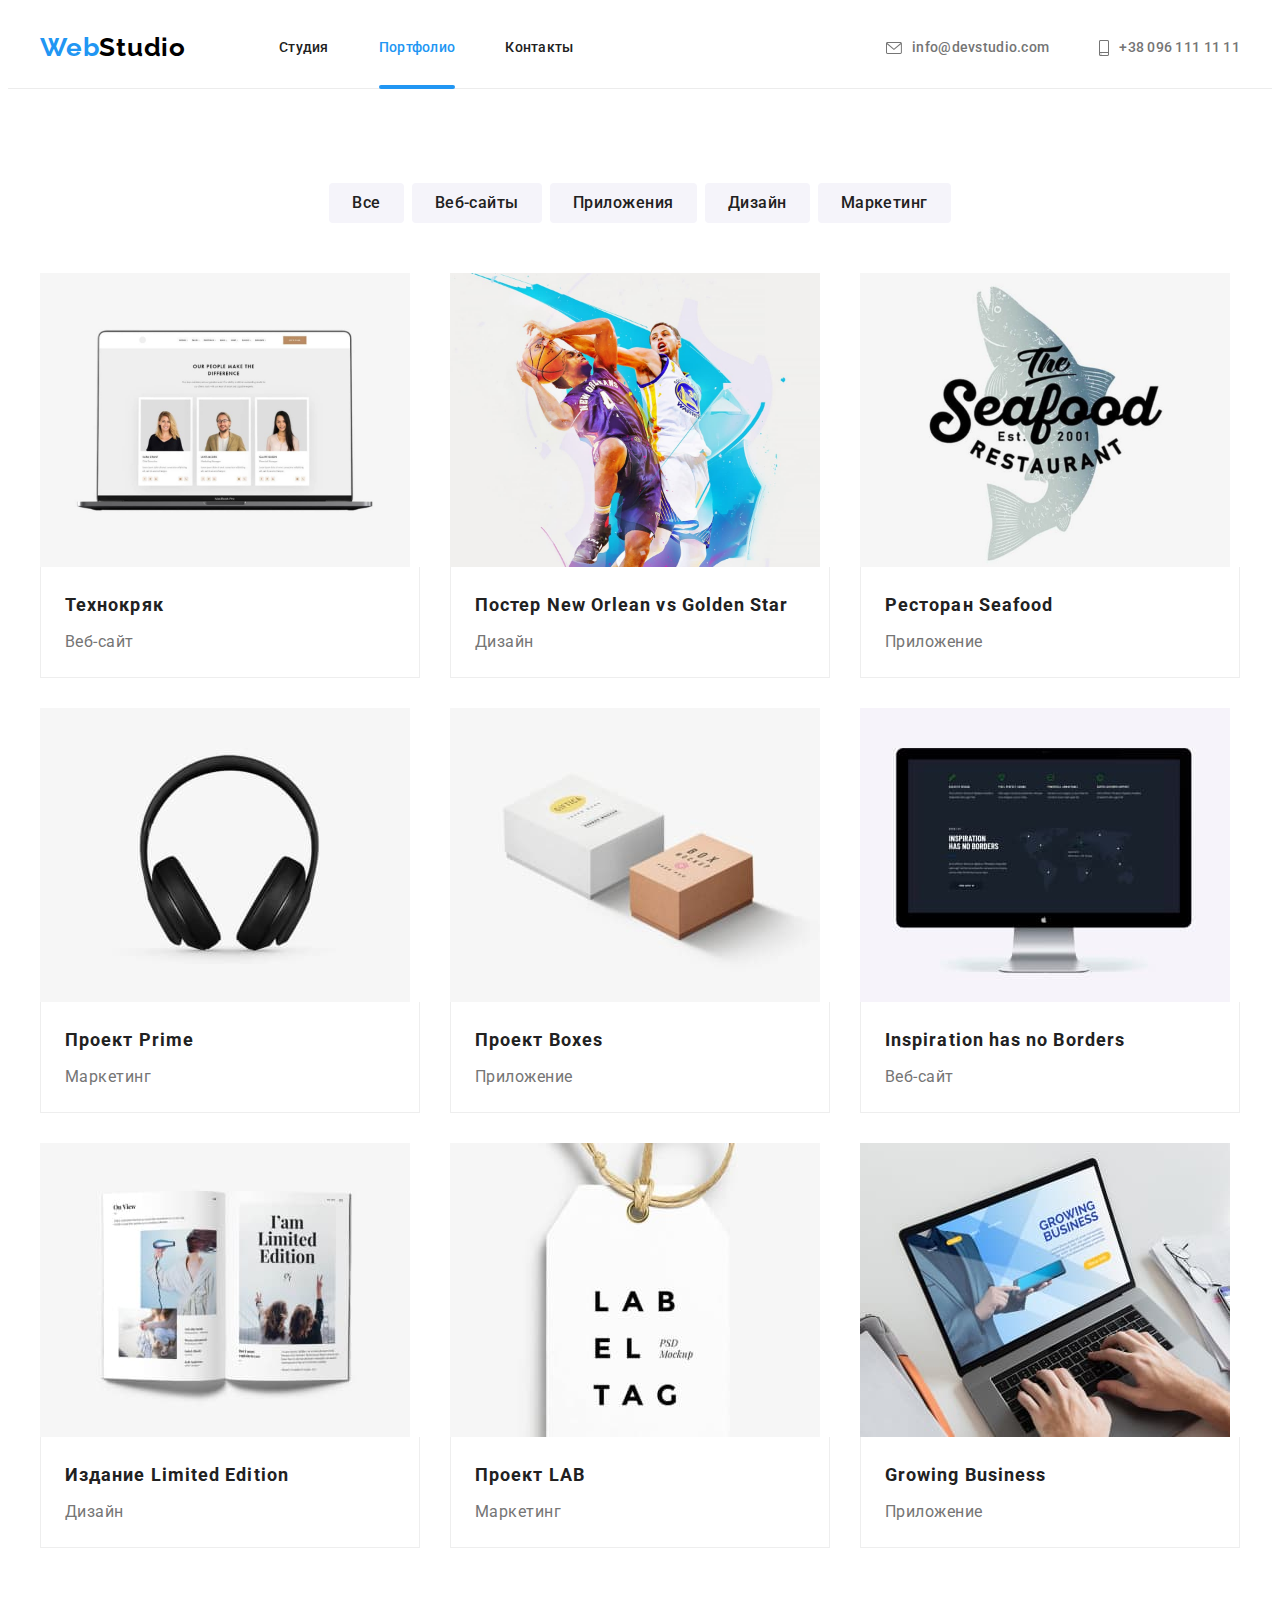
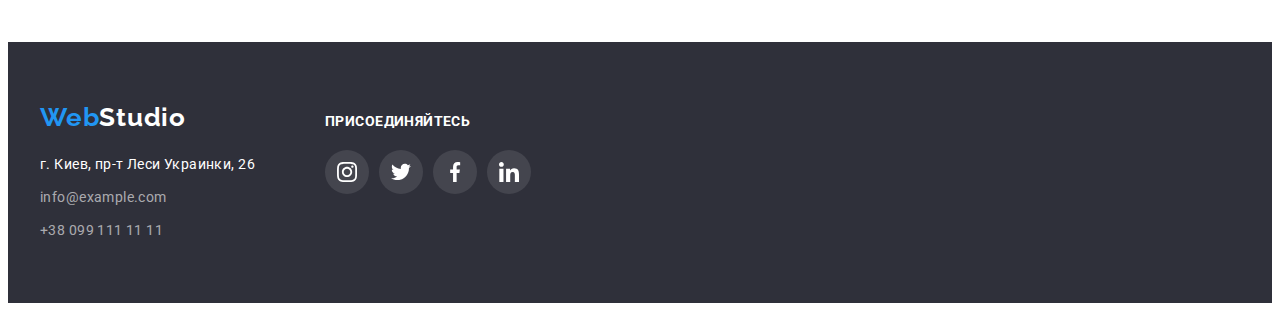
==== portfolio.html @ 165cd379 "Загрузил код и материалы предыдущей домашней работы" ====
<!DOCTYPE html>
<html lang="ru">
<head>
    <meta charset="UTF-8">
    <meta http-equiv="X-UA-Compatible" content="IE=edge">
    <meta name="viewport" content="width=device-width, initial-scale=1.0">
    <title>Portfolio</title>
    <link rel="preconnect" href="https://fonts.googleapis.com">
    <link rel="preconnect" href="https://fonts.gstatic.com" crossorigin>
    <link href="https://fonts.googleapis.com/css2?family=Raleway:wght@700&family=Roboto:wght@400;500;700;900&display=swap" rel="stylesheet">
    <link rel="stylesheet" href="https://cdnjs.cloudflare.com/ajax/libs/modern-normalize/1.1.0/modern-normalize.min.css"
        integrity="sha512-wpPYUAdjBVSE4KJnH1VR1HeZfpl1ub8YT/NKx4PuQ5NmX2tKuGu6U/JRp5y+Y8XG2tV+wKQpNHVUX03MfMFn9Q=="
        crossorigin="anonymous" referrerpolicy="no-referrer" />
    <link rel="stylesheet" href="./css/styles.css">
</head>
<body>
    <header class="header">
        <div class="container">
            <nav class="header-nav">
                <a href="" lang="en" class="header-logo link"><span>Web</span>Studio</a>
                <ul class="header-list list">
                    <li class="header-item"><a href="./index.html" class="header-link link hidden">Студия</a></li>
                    <li class="header-item"><a href="./portfolio.html" class="header-link link current">Портфолио</a></li>
                    <li class="header-item"><a href="" class="header-link link hidden">Контакты</a></li>
                </ul>
            </nav>
            <ul class="header-aside list">
                <li class="header-contact">
                    <a href="mailto:info@devstudio.com" class="header-mail link"><svg class="header-icon-envelope" width="16"
                            height="12">
                            <use href="./images/icons.svg#icon-envelope"></use>
                        </svg>info@devstudio.com</a>
                </li>
                <li class="header-contact">
                    <a href="tel:+380961111111" class="header-tel link"><svg class="header-icon-smartphone" width="10" height="16">
                            <use href="./images/icons.svg#icon-smartphone"></use>
                        </svg>+38 096 111 11 11</a>
                </li>
            </ul>
        </div>
    </header>
    <main>
        <section class="portfolio">
            <div class="container">
                <h1 class="portfolio-titel visually-hidden">Портфолио</h1>
                <ul class="portfolio-list list">
                    <li class="portfolio-item"><button type="button" class="portfolio-btn">Все</button></li>
                    <li class="portfolio-item"><button type="button" class="portfolio-btn">Веб-сайты</button></li>
                    <li class="portfolio-item"><button type="button" class="portfolio-btn">Приложения</button></li>
                    <li class="portfolio-item"><button type="button" class="portfolio-btn">Дизайн</button></li>
                    <li class="portfolio-item"><button type="button" class="portfolio-btn">Маркетинг</button></li>
                </ul>
                <ul class="examples-list list">
                    <li class="examples-item">
                        <a href="" class="examples-link link">
                            <div class="examples-top-wrap">
                                <img src="./images/portfolio-1.jpg" alt="Карточки сотрудников компании" width="370">
                                <p class="examples-text">Ресурс предлагает комплексные предложения с разным уровнем функционала и сервисов. Все это
                                    позволит посетителю получить исчерпывающие сведения о компании или частном лице.</p>
                            </div>
                            <div class="examples-botton-wrap">
                                <h2 class="examples-heading">Технокряк</h2>
                                <p class="examples-par">Веб-сайт</p>
                            </div>
                        </a>
                    </li>
                    <li class="examples-item">
                        <a href="" class="examples-link link">
                            <div class="examples-top-wrap">
                                <img src="./images/portfolio-2.jpg" alt="В прижке два баскедболиста с мячом" width="370">
                                <p class="examples-text">Ресурс предлагает комплексные предложения с разным уровнем функционала и сервисов. Все это
                                    позволит посетителю получить исчерпывающие сведения о компании или частном лице.</p>
                            </div>
                            <div class="examples-botton-wrap">
                                <h2 class="examples-heading">Постер <span lang="en">New Orlean vs Golden Star</span></h2>
                                <p class="examples-par">Дизайн</p>
                            </div>
                        </a>
                    <li class="examples-item">
                        <a href="" class="examples-link link">
                            <div class="examples-top-wrap">
                                <img src="./images/portfolio-3.jpg" alt="Логотип в виде рыбы" width="370">
                                <p class="examples-text">Ресурс предлагает комплексные предложения с разным уровнем функционала и сервисов. Все это
                                    позволит посетителю получить исчерпывающие сведения о компании или частном лице.</p>
                            </div>
                            <div class="examples-botton-wrap">
                                <h2 class="examples-heading">Ресторан <span lang="en">Seafood</span></h2>
                                <p class="examples-par">Приложение</p>
                            </div>
                        </a>
                    </li>
                    <li class="examples-item">
                        <a href="" class="examples-link link">
                            <div class="examples-top-wrap">
                                <img src="./images/portfolio-4.jpg" alt="Наушники" width="370">
                                <p class="examples-text">Ресурс предлагает комплексные предложения с разным уровнем функционала и сервисов. Все это
                                    позволит посетителю получить исчерпывающие сведения о компании или частном лице.</p>
                            </div>
                            <div class="examples-botton-wrap">
                                <h2 class="examples-heading">Проект <span lang="en">Prime</span></h2>
                                <p class="examples-par">Маркетинг</p>
                            </div>
                        </a>
                    </li>
                    <li class="examples-item">
                        <a href="" class="examples-link link">
                            <div class="examples-top-wrap">
                                <img src="./images/portfolio-5.jpg" alt="Две коробки" width="370">
                                <p class="examples-text">Ресурс предлагает комплексные предложения с разным уровнем функционала и сервисов. Все это
                                    позволит посетителю получить исчерпывающие сведения о компании или частном лице.</p>
                            </div>
                            <div class="examples-botton-wrap">
                                <h2 class="examples-heading">Проект <span lang="en">Boxes</span></h2>
                                <p class="examples-par">Приложение</p>
                            </div>
                        </a>
                    </li>
                    <li class="examples-item">
                        <a href="" class="examples-link link">
                            <div class="examples-top-wrap">
                                <img src="./images/portfolio-6.jpg" alt="В мониторе страница сайта" width="370">
                                <p class="examples-text">Ресурс предлагает комплексные предложения с разным уровнем функционала и сервисов. Все это
                                    позволит посетителю получить исчерпывающие сведения о компании или частном лице.</p>
                            </div> 
                            <div class="examples-botton-wrap">
                                <h2 lang="en" class="examples-heading">Inspiration has no Borders</h2>
                                <p class="examples-par">Веб-сайт</p>
                            </div>
                        </a>
                    </li>
                    <li class="examples-item">
                        <a href="" class="examples-link link">
                            <div class="examples-top-wrap">
                                <img src="./images/portfolio-7.jpg" alt="Иллюстрация журнала" width="370">
                                <p class="examples-text">Ресурс предлагает комплексные предложения с разным уровнем функционала и сервисов. Все это
                                    позволит посетителю получить исчерпывающие сведения о компании или частном лице.</p>
                            </div> 
                            <div class="examples-botton-wrap">
                                <h2 class="examples-heading">Издание <span>Limited Edition</span></h2>
                                <p class="examples-par">Дизайн</p>
                            </div>
                        </a>
                    </li>
                    <li class="examples-item">
                        <a href="" class="examples-link link">
                            <div class="examples-top-wrap">
                                <img src="./images/portfolio-8.jpg" alt="Картонная бирка в виде ценника" width="370">
                                <p class="examples-text">Ресурс предлагает комплексные предложения с разным уровнем функционала и сервисов. Все это
                                    позволит посетителю получить исчерпывающие сведения о компании или частном лице.</p>
                            </div>
                            <div class="examples-botton-wrap">
                                <h2 class="examples-heading">Проект <span>LAB</span></h2>
                                <p class="examples-par">Маркетинг</p>
                            </div>
                        </a>
                    </li>
                    <li class="examples-item">
                        <a href="" class="examples-link link">
                            <div class="examples-top-wrap">
                                <img src="./images/portfolio-9.jpg" alt="Отрытый лептоп в процеессе работы" width="370">
                                <p class="examples-text">Ресурс предлагает комплексные предложения с разным уровнем функционала и сервисов. Все это
                                    позволит посетителю получить исчерпывающие сведения о компании или частном лице.</p>
                            </div>
                            <div class="examples-botton-wrap">
                                <h2 lang="en" class="examples-heading">Growing Business</h2>
                                <p class="examples-par">Приложение</p>
                            </div>
                        </a>
                    </li>
                </ul>
            </div>
        </section>
    </main>
    <footer class="footer">
        <div class="container">
            <div class="footer-contact">
                <a href="" lang="en" class="footer-link link"><span>Web</span>Studio</a>
                <address class="footer-address">
                    <ul class="footer-list list">
                        <li class="footer-item"><a href="https://goo.gl/maps/3HotEXgrahbwHq118" target="_blank"
                                rel="noopener nofollow noreferrer" class="footer-map link">г. Киев, пр-т Леси Украинки, 26</a>
                        </li>
                        <li class="footer-item"><a href="mailto:info@example.com" class="footer-mail link">info@example.com</a>
                        </li>
                        <li class="footer-item"><a href="tel:+380991111111" class="footer-tel link">+38 099 111 11 11</a></li>
                    </ul>
                </address>
            </div>
            <div class="footer-network">
                <h3 class="fnetwork-title">Присоединяйтесь</h3>
                <ul class="fnetwork-list list">
                    <li class="fnetwork-item">
                        <a href="" class="fnetwork-link">
                            <svg class="fnetwork-icon" width="20" height="20">
                                <use href="./images/icons.svg#icon-instagram"></use>
                            </svg>
                        </a>
                    </li>
                    <li class="fnetwork-item">
                        <a href="" class="fnetwork-link">
                            <svg class="fnetwork-icon" width="20" height="20">
                                <use href="./images/icons.svg#icon-twitter"></use>
                            </svg>
                        </a>
                    </li>
                    <li class="fnetwork-item">
                        <a href="" class="fnetwork-link">
                            <svg class="fnetwork-icon" width="20" height="20">
                                <use href="./images/icons.svg#icon-facebook"></use>
                            </svg>
                        </a>
                    </li>
                    <li class="fnetwork-item">
                        <a href="" class="fnetwork-link">
                            <svg class="fnetwork-icon" width="20" height="20">
                                <use href="./images/icons.svg#icon-linkedin"></use>
                            </svg>
                        </a>
                    </li>
                </ul>
            </div>
        </div>
    </footer>
</body>
</html>
---- css/styles.css ----
:root {
    --basic-text-color: #212121;
    --text-color: #757575;
    --accent-color: #2196F3;
    --text-on-dark-background: #FFFFFF;
    --first-background-color: #FFFFFF;
    --second-background-color: #2F303A;
    --third-background-color: #F5F4FA;
    --background-button: #F5F4FA;
    --basic-socicon-color: #AFB1B8;
} 

p, h1, h2, h3, h4, h5, h6 {
    margin: 0%;
}

ul, ol {
    margin: 0%;
    padding-left: 0%;
}

.container {
    width: 1200px;
    margin: 0 auto;
    padding-left: 15px;
    padding-right: 15px;
}

body {
    font-family: 'Roboto', sans-serif;
    color: var(--basic-text-color);
}

.list {
    list-style: none;
}

.link {
    text-decoration: none;
}

.link.current {
    color: var(--accent-color);
}

.link.hidden::after {
    content: '';
    position: absolute;
    left: 0;
    bottom: -1px;

    display: block;
    width: 100%;
    height: 4px;
    border-radius: 2px;
    background-color: var(--accent-color);

    opacity: 0;
    transform: scaleX(0);
    transition: opacity 250ms cubic-bezier(0.4, 0, 0.2, 1), transform 250ms cubic-bezier(0.4, 0, 0.2, 1);
}

.link.current::after {
    content: '';
    position: absolute;
    left: 0;
    bottom: -1px;

    display: block;
    width: 100%;
    height: 4px;
    border-radius: 2px;
    background-color: var(--accent-color);
}

img {
    display: block;
}

.visually-hidden {
    position: absolute;
    width: 1px;
    height: 1px;
    margin: -1px;
    border: 0;
    padding: 0;
    white-space: nowrap;
    clip-path: inset(100%);
    clip: rect(0 0 0 0);
    overflow: hidden;
}

/*-------------------------------------------------------HEADER-------------------------------------------------------*/

.header {
    background-color: var(--first-background-color);
    border-bottom: 1px solid #ECECEC;
}

.header .container {
    display: flex;
    align-items: center;
}

.header-logo span {
    color: #2196F3;
}

.header-nav {
    display: flex;
    align-items: center;
}

.header-logo {
    margin-right: 93px;

    font-family: 'Raleway', sans-serif;
    font-weight: 700;
    font-size: 26px;
    line-height: 1.2;
    letter-spacing: 0.03em;
    color: #000000;
}

.header-link {
    position: relative;

    padding-top: 32px;
    padding-bottom: 32px;
    display: block;
    
    font-weight: 500;
    font-size: 14px;
    line-height: 1.14;
    letter-spacing: 0.02em;
    color: var(--basic-text-color);
    transition: color 250ms cubic-bezier(0.4, 0, 0.2, 1);
}



.header-list {
    display: flex;
}

.header-item:not(:last-child),
.header-contact:not(:last-child) {
    margin-right: 50px;
}

.header-aside {
    display: flex;
    margin-left: auto;
}

.header-icon-envelope {
    width: 16px;
    height: 12px;
    margin-right: 10px;
    fill: currentColor;
}

.header-icon-smartphone {
    width: 10px;
    height: 16px;
    margin-right: 10px;
    fill: currentColor;
}

.header-mail,.header-tel {
    display: flex;
    align-items: center;
    padding-top: 32px;
    padding-bottom: 32px;
    font-weight: 500;
    font-size: 14px;
    line-height: 1.14;
    letter-spacing: 0.02em;
    color: var(--text-color);
    transition: color 250ms cubic-bezier(0.4, 0, 0.2, 1);
}

.header-link:hover, 
.header-link:focus,
.header-mail:hover,
.header-mail:focus,
.header-tel:hover,
.header-tel:focus { 
    color: var(--accent-color);
} 

.header-link:hover.link.hidden::after,
.header-link:focus.link.hidden::after {
    opacity: 1;
    transform: scaleX(1);
}

/*-------------------------------------------------------HERO-------------------------------------------------------*/

.hero {
    max-width: 1600px;
    height: 600px;
    padding: 200px 0px;
    margin: 0 auto;
    background-image: linear-gradient(
        rgba(47, 48, 58, 0.4),
        rgba(47, 48, 58, 0.4)),
        url(../images/background-hero.jpg);
    background-size: cover;
    background-position: center;
    background-repeat: no-repeat;
    background-color: #C4C4C4;
}

.hero-content {
    text-align: center;
}

.hero-titel {
    max-width: 696px;
    margin: 0px auto;

    font-weight: 900;
    font-size: 44px;
    line-height: 1.36;
    letter-spacing: 0.06em;
    text-transform: uppercase;
    color: var(--text-on-dark-background);
}

.hero-btn {
    min-width: 200px;
    height: 50px;
    border-radius: 4px;
    border: 1px solid transparent;
    padding: 10px 32px;
    margin-top: 30px;

    font-family: inherit;
    font-weight: 700;
    font-size: 16px;
    line-height: 1.88;
    letter-spacing: 0.06em;
    color: var(--text-on-dark-background);
    background-color: var(--accent-color);
    cursor: pointer;
    text-align: center;
    transition: background-color 250ms cubic-bezier(0.4, 0, 0.2, 1);
}

.hero-btn:hover, .hero-btn:focus {
    background-color: #188CE8;
}

/*-------------------------------------------------------ABOUT-------------------------------------------------------*/

.about {
    padding-top: 94px;
    padding-bottom: 47px;
}

.about-list{
    display: flex;
    justify-content: space-between;
}

.about-item{
    max-width: 270px;
}

.about-item div {
    display: flex;
    height: 120px;
    background-color: var(--background-button);
    justify-content: center;
    align-items: center;
}

/* .about-item::before {
    display: block;
    content: '';
    height: 120px;
    background-image: url(../images/antenna.svg);
    background-color: var(--background-button); */

.about-heading {
    margin-top: 30px;
    font-weight: 700;
    font-size: 14px;
    line-height: 1.14;
    letter-spacing: 0.03em;
    text-transform: uppercase;
}

.about-text {
    margin-top: 10px;

    font-size: 14px;
    line-height: 1.71;
    letter-spacing: 0.03em;
    color: var(--text-color);
}

/*-------------------------------------------------------WORK-------------------------------------------------------*/

.work {
    padding-top: 47px;
    padding-bottom: 94px;
}

.work-titel {
    font-weight: 700;
    font-size: 36px;
    line-height: 1.17;
    text-align: center;
    letter-spacing: 0.03em;
}

.work-list{
    margin-top: 50px;
    display: flex;
    justify-content: space-between;
}

.work-item {
    position: relative;
}

.work-item-subtitel {
    position: absolute;
    left: 0;
    bottom: 0;

    font-weight: 700;
    font-size: 14px;
    line-height: 1.14;
    text-align: center;
    letter-spacing: 0.03em;
    text-transform: uppercase;
    color: var(--first-background-color);
    background-color: rgba(47, 48, 58, 0.8);

    display: block;
    width: 100%;
    padding: 27px;
}

/*-------------------------------------------------------TEAM-------------------------------------------------------*/

.team {
    padding-top: 94px;
    padding-bottom: 94px;

    background-color: var(--third-background-color);
}

.team-list {
    display: flex;
    margin-top: 50px;
}

.team-item {
    width: calc((100% - 90px) / 4);
    margin-right: 30px;
    background-color: var(--first-background-color);

    border-radius: 0px 0px 4px 4px;
    box-shadow: 0px 1px 3px rgba(0, 0, 0, 0.12), 0px 1px 1px rgba(0, 0, 0, 0.14), 0px 2px 1px rgba(0, 0, 0, 0.2);
}

.team-item:last-child {
    margin-right: 0px;
}

.team-item div {
    padding-top: 30px;
    padding-bottom: 30px;
    text-align: center;
}

.team-titel {
    font-weight: 700;
    font-size: 36px;
    line-height: 1.17;
    text-align: center;
    letter-spacing: 0.03em;
}

.team-heading {
    font-weight: 500;
    font-size: 16px;
    line-height: 1.19;
    letter-spacing: 0.03em;
}

.team-text {
    margin-top: 10px;

    font-size: 16px;
    line-height: 1.19;
    letter-spacing: 0.03em;
    color: var(--text-color);
}

.team-soc-list {
    display: flex;
    margin-top: 16px;
    justify-content: center;
}

.team-soc-item {
    width: 44px;
    height: 44px;
    margin-right: 10px;
}

.team-soc-item:last-child {
    margin-right: 0px;
}

.team-soc-link {
    width: 100%;
    height: 100%;
    display: flex;
    border-radius: 50%;
    align-items: center;
    justify-content: center;
    color: var(--basic-socicon-color);
    transition: color 250ms cubic-bezier(0.4, 0, 0.2, 1), background 250ms cubic-bezier(0.4, 0, 0.2, 1);
}

.team-soc-icon {
    fill: currentColor;
}

.team-soc-link:hover,
.team-soc-link:focus {
    background-color: var(--accent-color);
    color: #FFFFFF;
}


/*-------------------------------------------------------CLIENT-------------------------------------------------------*/

.client {
    padding-top: 94px;
    padding-bottom: 94px;
}

.client-title {
    font-weight: 700;
    font-size: 36px;
    line-height: 1.17;
    text-align: center;
    letter-spacing: 0.03em;
}

.client-list {
    display: flex;
    margin-top: 50px;
    justify-content: center;
}

.client-item {
    margin-left: 30px;
    width: 170px;
    height: 92px;
}

.client-link {
    display: flex;
    width: 100%;
    height: 100%;
    justify-content: center;
    align-items: center;
    color: var(--basic-socicon-color);
    border-radius: 4px;
    border: 1px solid #AFB1B8;
    transition: color 250ms cubic-bezier(0.4, 0, 0.2, 1), border 250ms cubic-bezier(0.4, 0, 0.2, 1);
}

.client-item:first-child {
    margin-left: 0px;
}

.client-logo {
    fill: currentColor;
}

.client-link:hover,
.client-link:focus {
    color: var(--accent-color);
    border: 1px solid var(--accent-color);
}

/*-------------------------------------------------------FOOTER-------------------------------------------------------*/

.footer {
    background-color: var(--second-background-color);
    padding-top: 60px;
    padding-bottom: 60px;
}

.footer .container {
    display: flex;
    align-items: baseline;
}

.footer-link {
    font-family: 'Raleway', sans-serif;
    font-weight: 700;
    font-size: 26px;
    line-height: 1.19;
    letter-spacing: 0.03em;
    color: #FFFFFF;
}

.footer-link span {
    color: #2196F3;
}

.footer-address {
    margin-top: 20px;
    font-style: normal;
}

.footer-item:not(:first-child) {
    margin-top: 9px;
}

.footer-map {
    font-family: inherit;
    font-size: 14px;
    line-height: 1.71;
    letter-spacing: 0.03em;
    color: var(--text-on-dark-background);
    transition: color 250ms cubic-bezier(0.4, 0, 0.2, 1);
}

.footer-mail,.footer-tel {
    font-size: 14px;
    line-height: 1.71;
    letter-spacing: 0.03em;
    color: rgba(255, 255, 255, 0.6);
    transition: color 250ms cubic-bezier(0.4, 0, 0.2, 1);
}

.footer-mail:hover,
.footer-mail:focus,
.footer-tel:hover,
.footer-tel:focus,
.footer-map:hover,
.footer-map:focus {
    color: var(--accent-color);
}

.footer-network { 
    margin-left: 70px;
    width: 206px;
}

.fnetwork-title {
    font-weight: 700;
    font-size: 14px;
    line-height: 1.14;
    letter-spacing: 0.03em;
    text-transform: uppercase;
    color: var(--first-background-color);
}

.fnetwork-list {
    margin-top: 20px;
    display: flex;
    justify-content: space-between;
}

.fnetwork-item {
    width: 44px;
    height: 44px;
}

.fnetwork-link {
    display: flex;
    width: 100%;
    height: 100%;
    border-radius: 50%;
    background-color: rgba(255, 255, 255, 0.1);
    justify-content: center;
    align-items: center;
    transition: background 250ms cubic-bezier(0.4, 0, 0.2, 1);
}

.fnetwork-icon {
    fill: #FFFFFF
}

.fnetwork-link:hover,
.fnetwork-link:focus {
    background-color: var(--accent-color);
}

/*----------------------------------------------------MODAL WINDOW---------------------------------------------------------*/

.backdrop {
    position: fixed;
    top: 0;
    left: 0;
    width: 100%;
    height: 100%;
    background-color: rgba(0, 0, 0, 0.2);

    transition: opacity 250ms cubic-bezier(0.4, 0, 0.2, 1), visibility 250ms cubic-bezier(0.4, 0, 0.2, 1);
}

.backdrop.is-hidden {
    visibility: hidden;
    opacity: 0;
    pointer-events: none;
}

.backdrop.is-hidden .modal {
    transform: translate(-50%, -50%) scale(1.1);
}

.modal {
    position: absolute;
    top: 50%;
    left: 50%;
    transform: translate(-50%, -50%) scale(1);
    transition: transform 250ms cubic-bezier(0.4, 0, 0.2, 1);

    width: 528px;
    min-height: 581px;
    border-radius: 4px;

    background-color: var(--first-background-color); 
}

.modal-close-btn {
    position: absolute;
    top: 8px;
    right: 8px;

    display: flex;
    width: 30px;
    height: 30px;
    padding: 0;
    justify-content: center;
    align-items: center;
    border-radius: 50%;
    border: 1px solid rgba(0, 0, 0, 0.1);
    background-color: transparent;
    cursor: pointer;
}

.modal-close-icon {
    width: 18px;
    height: 18px;
}

/*----------------------------------------------------PAGE PORTFOLIO-------------------------------------------------------*/

.portfolio {
    padding-top: 94px;
    padding-bottom: 94px;
}

.portfolio-list {
    display: flex;
    justify-content: center;
}

.portfolio-item:not(:first-child) {
    margin-left: 8px;
}

.portfolio-btn {
    display: inline-block;
    min-width: 73px;
    border-radius: 4px;
    border: 1px solid transparent;
    padding: 6px 22px;

    font-family: inherit;
    font-style: normal;
    font-weight: 500;
    font-size: 16px;
    line-height: 1.62;
    /* identical to box height, or 162% */
    text-align: center;
    letter-spacing: 0.03em;
    color: var(--basic-text-color);
    background-color: var(--background-button);
    cursor: pointer;
    transition: color 250ms cubic-bezier(0.4, 0, 0.2, 1), background 250ms cubic-bezier(0.4, 0, 0.2, 1), box-shadow 250ms cubic-bezier(0.4, 0, 0.2, 1);
}

.portfolio-btn:hover,
.portfolio-btn:focus,
.portfolio-btn:active {
    color: var(--text-on-dark-background);
    background-color: var(--accent-color);
    box-shadow: 0px 3px 1px rgba(0, 0, 0, 0.1), 0px 1px 2px rgba(0, 0, 0, 0.08), 0px 2px 2px rgba(0, 0, 0, 0.12);
}

.examples-list {
    display: flex;
    flex-wrap: wrap;
    margin-top: 50px;
}

.examples-item {
    cursor: pointer;
    width: calc((100% - 60px) / 3);
}

.examples-item:not(:nth-child(3n)) {
    margin-right: 30px;
}

.examples-item:not(:nth-child(-n+3)) {
    margin-top: 30px;
}

.examples-link {
    display: block;
    transition: box-shadow 1000ms cubic-bezier(0.4, 0, 0.2, 1);
}

.examples-link:hover,
.examples-link:focus {
    box-shadow: 0px 1px 1px rgba(0, 0, 0, 0.12), 0px 4px 4px rgba(0, 0, 0, 0.06), 1px 4px 6px rgba(0, 0, 0, 0.16);
}

.examples-link:hover .examples-text,
.examples-link:focus .examples-text {
    transform: translateY(0);
}

.examples-top-wrap {
    position: relative;
    overflow: hidden;
}

.examples-text {
    position: absolute;
    top: 0;
    left: 0;
    font-weight: 400;
    font-size: 18px;
    line-height: 1.56;
    letter-spacing: 0.03em;
    color: #FFFFFF;
    background-color: rgba(33, 150, 243, 0.9);
    height: 100%;
    padding: 63px 24px;
    transform: translateY(101%);
    transition: transform 250ms cubic-bezier(0.4, 0, 0.2, 1);   
}

.examples-botton-wrap {
    padding: 20px 24px;
    border-right: 1px solid #EEEEEE;
    border-bottom: 1px solid #EEEEEE;
    border-left: 1px solid #EEEEEE;
}

.examples-heading {
    font-weight: 700;
    font-size: 18px;
    line-height: 2;
    letter-spacing: 0.06em;
    color: var(--basic-text-color)
}

.examples-par {
    margin-top: 4px;

    font-size: 16px;
    line-height: 1.88;
    letter-spacing: 0.03em;
    color: var(--text-color)
}
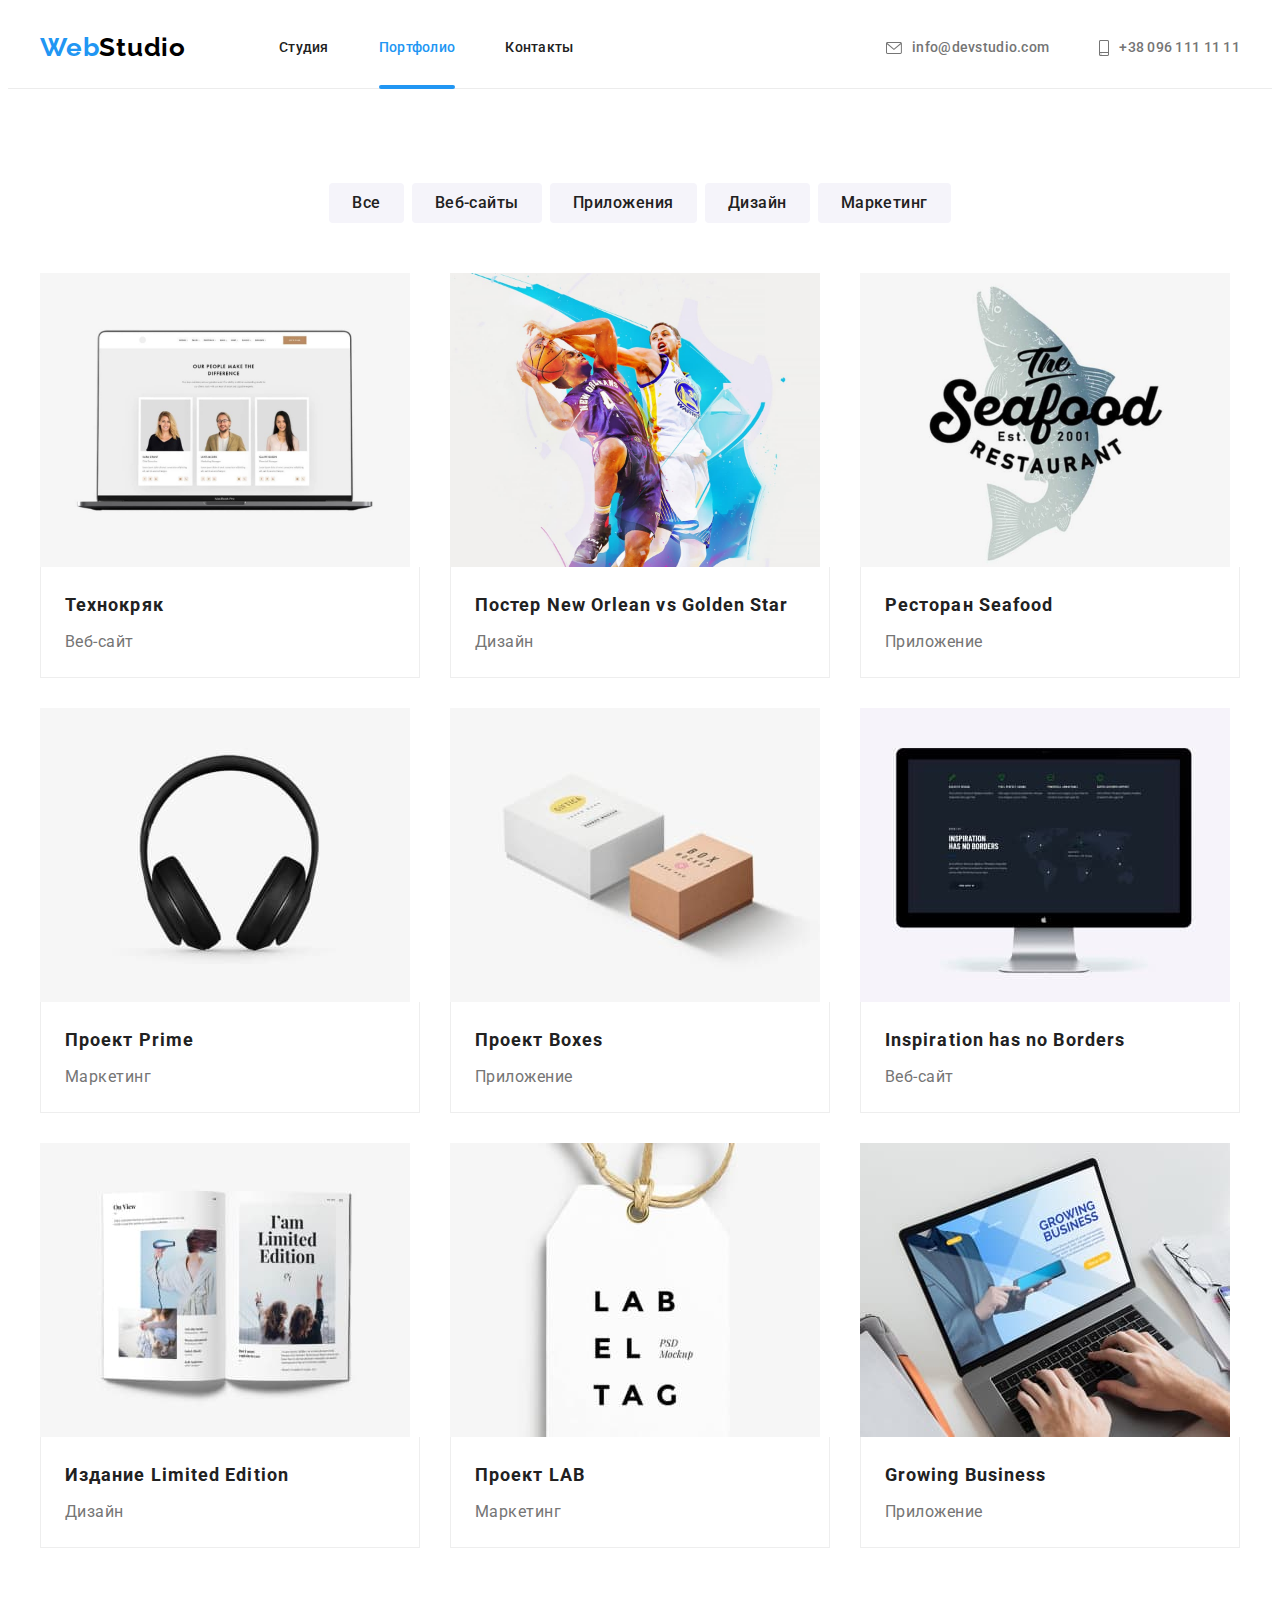
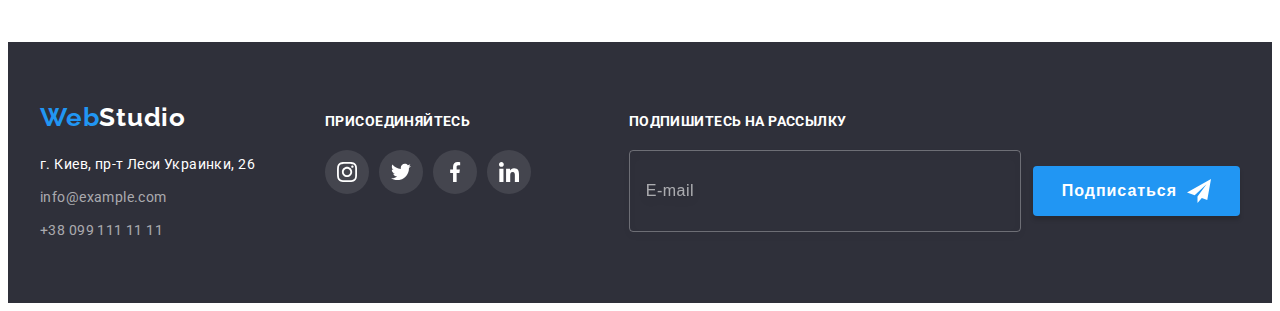
==== commit 11a4105c: "Оформляет форму в модальном окне" ====
--- a/portfolio.html
+++ b/portfolio.html
@@ -219,6 +219,13 @@
                     </li>
                 </ul>
             </div>
+            <div class="footer-box">
+                <b class="footer-form-title">Подпишитесь на рассылку</b>
+                <form class="footer-form">
+                    <input type="text" name="email-for-distribution" id="email-for-distribution" placeholder="E-mail">
+                    <button type="submit" class="footer-form-btn">Подписаться</button>
+                </form>
+            </div>
         </div>
     </footer>
 </body>
--- a/css/styles.css
+++ b/css/styles.css
@@ -599,6 +599,87 @@
     background-color: var(--accent-color);
 }
 
+.footer-box {
+    margin-left: auto;
+    margin-right: 0;
+}
+
+.footer-form-title {
+    font-weight: 700;
+    font-size: 14px;
+    line-height: 1.14;
+    letter-spacing: 0.03em;
+    text-transform: uppercase;
+    color: var(--first-background-color);
+}
+
+.footer-form {
+    display: flex;
+    margin-top: 20px;
+    align-items: center;
+}
+
+.footer-form input {
+    width: 358px;
+    height: 50px;
+    border: 1px solid rgba(255, 255, 255, 0.3);
+    border-radius: 4px;
+    padding: 15px 16px;
+    
+    filter: drop-shadow(0px 4px 4px rgba(0, 0, 0, 0.15));
+    background-color: transparent;
+    color: var(--text-on-dark-background);
+}
+
+.footer-form input::placeholder{
+    font-size: 16px;
+    line-height: 1.25;
+    align-items: center;
+    letter-spacing: 0.03em;
+    color: rgba(255, 255, 255, 0.6);;
+}
+
+.footer-form-btn {
+    display: inline-flex;
+    min-width: 200px;
+    height: 50px;
+    margin-left: 12px;
+    padding: 10px 28px;
+    align-items: center;
+    justify-content: center;
+
+    background: #2196F3;
+    box-shadow: 0px 4px 4px rgba(0, 0, 0, 0.15);
+    border-radius: 4px;
+    border: 1px solid transparent;
+    transition: background 250ms cubic-bezier(0.4, 0, 0.2, 1);
+    
+    
+    font-weight: 700;
+    font-size: 16px;
+    line-height: 1.88;
+    letter-spacing: 0.06em;
+    color: var(--text-on-dark-background);
+    cursor: pointer;
+}
+
+.footer-form-btn:hover, .footer-form-btn:focus {
+    background-color: #188CE8;
+}
+
+.footer-form-btn::after {
+    display: inline-block;
+    content: '';
+    width: 24px;
+    height: 24px;
+    margin-left: 10px;
+
+    background-image: url(../images/send.svg);
+    background-size: contain;
+    background-repeat: no-repeat;
+}
+
+
 /*----------------------------------------------------MODAL WINDOW---------------------------------------------------------*/
 
 .backdrop {
@@ -626,6 +707,7 @@
     position: absolute;
     top: 50%;
     left: 50%;
+    padding: 40px;
     transform: translate(-50%, -50%) scale(1);
     transition: transform 250ms cubic-bezier(0.4, 0, 0.2, 1);
 
@@ -651,11 +733,174 @@
     border: 1px solid rgba(0, 0, 0, 0.1);
     background-color: transparent;
     cursor: pointer;
+    color: #000000;
+    transition: color 250ms cubic-bezier(0.4, 0, 0.2, 1);
 }
 
 .modal-close-icon {
     width: 18px;
     height: 18px;
+    fill: currentColor;
+}
+
+.modal-close-btn:hover,
+.modal-close-btn:focus {
+    color: var(--accent-color);
+}
+
+.modal-form-title {
+    display: block;
+    font-weight: 700;
+    font-size: 20px;
+    line-height: 1.15;
+    letter-spacing: 0.03em;
+    text-align: center;
+}
+
+.modal-form {
+    width: 448px;
+    height: 342px;
+}
+
+.form-filed:first-child {
+    margin-top: 12px;
+}
+
+.form-filed {
+    display: flex;
+    flex-direction: column;
+    margin-top: 10px;
+}
+
+.form-checkbox {
+    display: flex;
+    align-items: center;
+    justify-content: center;
+    margin-top: 20px;
+}
+
+.form-checkbox .form-label {
+    display: flex;
+    align-items: center;
+    font-size: 14px;
+    line-height: 1.71;
+    letter-spacing: 0.03em;
+    color: var(--text-color);
+}
+
+.policy:checked + .form-label .check-icon {
+    border-color: var(--accent-color);
+    background-color: var(--accent-color);
+    background-image: url(../images/vector.svg);
+    background-position: center;
+    background-repeat: no-repeat;
+}
+
+.check-icon {
+    width: 16px;
+    height: 15px;
+    border: 2px solid #212121;
+    border-radius: 2px;
+    margin-right: 7px;
+    transition: background-color 250ms cubic-bezier(0.4, 0, 0.2, 1), border-color 250ms cubic-bezier(0.4, 0, 0.2, 1);
+}
+
+.form-label {
+    font-size: 12px;
+    line-height: 1.17;
+    letter-spacing: 0.01em;
+    color: var(--text-color);
+}
+
+.check-link {
+    color: var(--accent-color);
+}
+
+.wrap-input {
+    position: relative;
+}
+
+.form-input {
+    width: 100%;
+    height: 40px;
+    margin-top: 4px;
+    padding: 11px 11px 11px 41px;
+   
+    border: 1px solid rgba(33, 33, 33, 0.2);
+    border-radius: 4px;
+    outline: none;
+    cursor: pointer;
+    transition: border-color 250ms cubic-bezier(0.4, 0, 0.2, 1);
+}
+
+.icon-input {
+    transition: fill 250ms cubic-bezier(0.4, 0, 0.2, 1);
+}
+
+.form-input:focus {
+    border-color: var(--accent-color);
+}
+
+.form-input:focus + .icon-input {
+    fill: var(--accent-color);
+}
+
+.icon-input {
+    position: absolute;
+    left: 12px;
+    bottom: calc(50% - 2px);
+    transform: translateY(50%);
+}
+
+.form-comments {
+    width: 100%;
+    height: 120px;
+    border: 1px solid rgba(33, 33, 33, 0.2);
+    border-radius: 4px;
+    margin-top: 4px;
+    padding: 12px 16px;
+    resize: none;
+    cursor: pointer;
+    outline: none;
+    transition: border-color 250ms cubic-bezier(0.4, 0, 0.2, 1);
+}
+
+.form-comments:focus {
+    border-color: var(--accent-color);
+}
+
+.form-comments::placeholder {
+    font-size: 14px;
+    line-height: 1.14;
+    letter-spacing: 0.01em;
+    color: rgba(117, 117, 117, 0.5);
+}
+
+.modal-form-bth {
+    display: flex;
+    min-width: 200px;
+    height: 50px;
+    border-radius: 4px;
+    padding: 10px 55px;
+    margin-top: 30px;
+    margin-left: auto;
+    margin-right: auto;
+
+    font-weight: 700;
+    font-family: inherit;
+    color: var(--text-on-dark-background);
+    align-items: center;
+    justify-content: center;
+    background: var(--accent-color);
+    border: 1px solid transparent;
+    box-shadow: 0px 4px 4px rgba(0, 0, 0, 0.15);
+    cursor: pointer;
+    transition: background 250ms cubic-bezier(0.4, 0, 0.2, 1);
+}
+
+.modal-form-bth:hover,
+.modal-form-bth:focus {
+    background: #188CE8;
 }
 
 /*----------------------------------------------------PAGE PORTFOLIO-------------------------------------------------------*/
@@ -686,7 +931,6 @@
     font-weight: 500;
     font-size: 16px;
     line-height: 1.62;
-    /* identical to box height, or 162% */
     text-align: center;
     letter-spacing: 0.03em;
     color: var(--basic-text-color);
